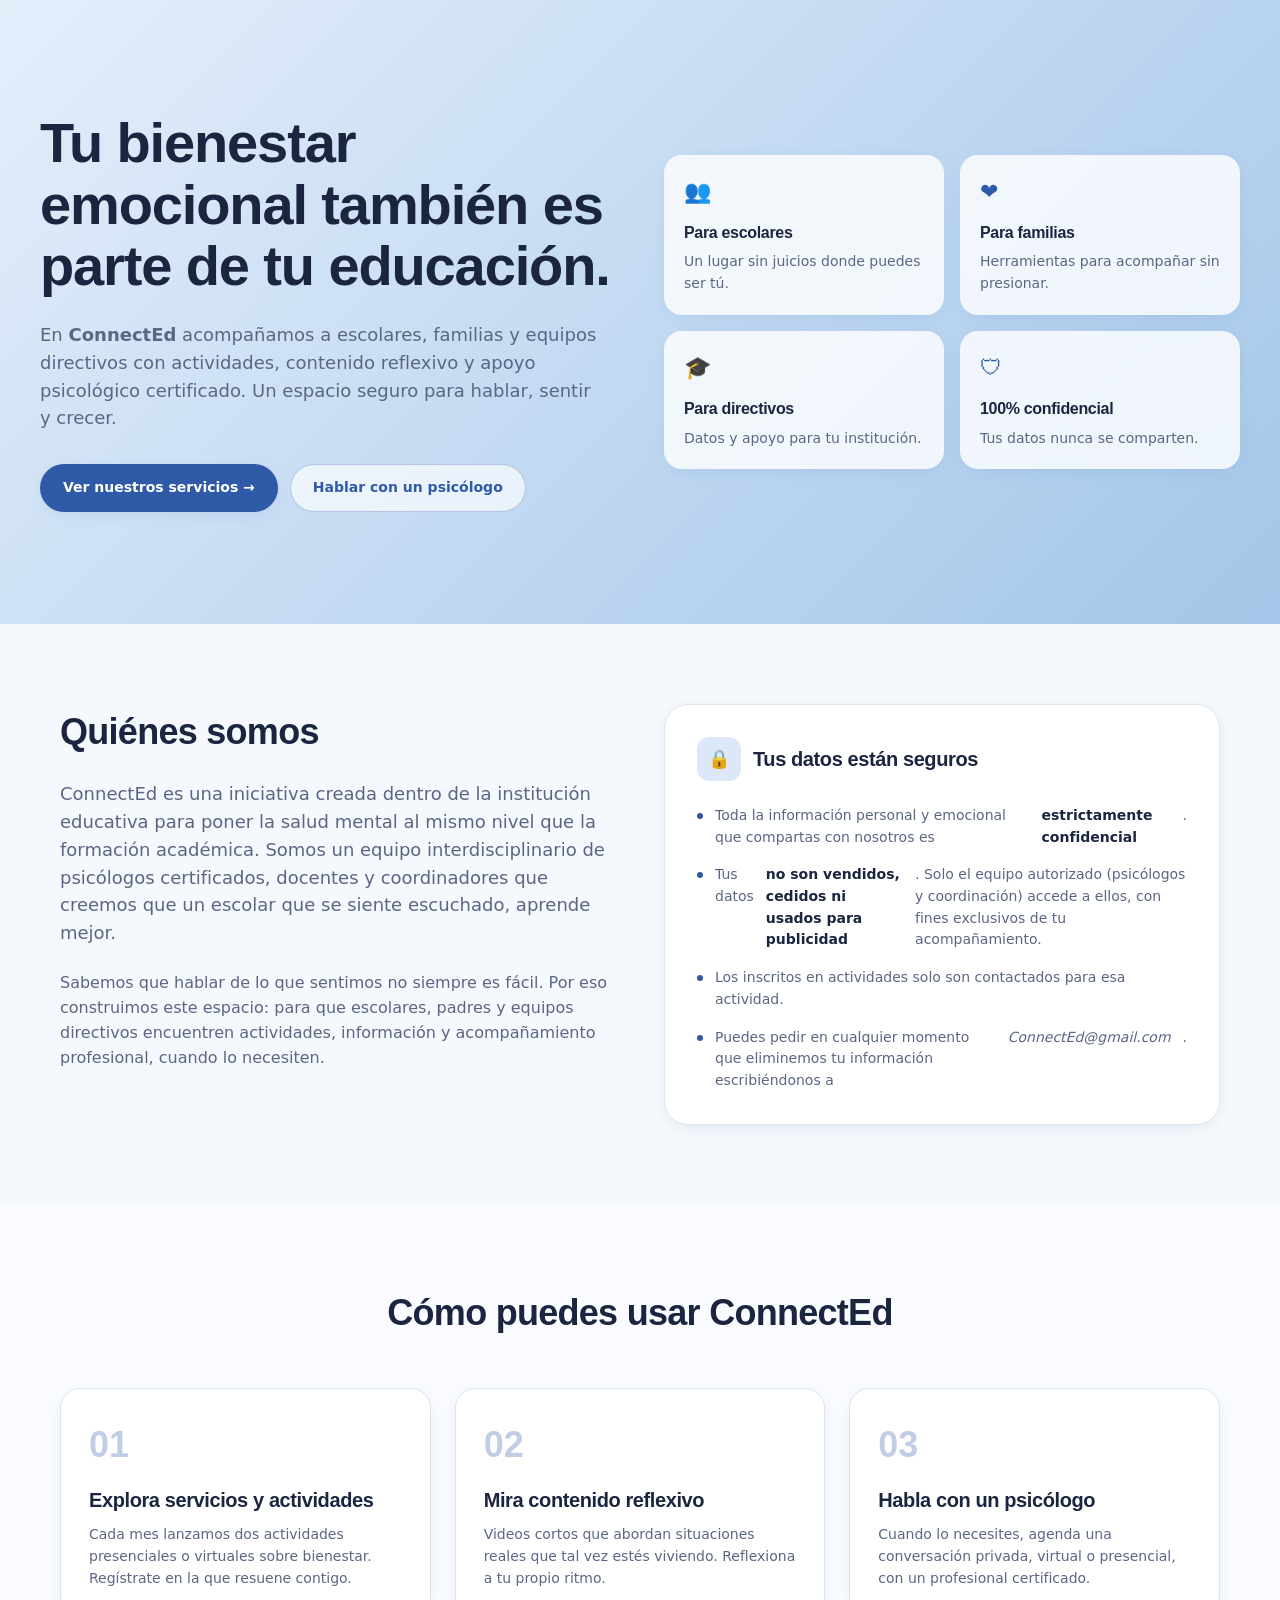
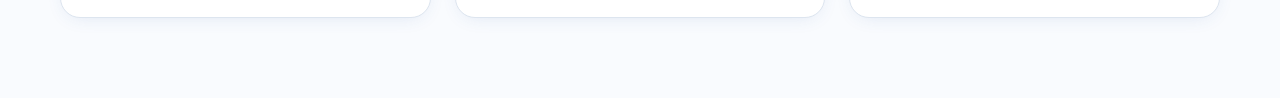
==== index.html @ c351b631 "Update index.html" ====
<!DOCTYPE html>
<html lang="es">
<head>
    <meta charset="utf-8" />
    <meta name="viewport" content="width=device-width, initial-scale=1" />
    <title>ConnectEd — Sobre nosotros</title>
    <meta name="description" content="Somos ConnectEd, un espacio de bienestar emocional para escolares, padres y equipos directivos. Confidencial, seguro y guiado por psicólogos certificados." />
    <link rel="stylesheet" href="styles.css" />
</head>
<body>
    <div id="site-header"></div>

    <main>
    <!-- Hero -->
        <section class="hero">
        <div class="container hero-grid">
            <div>
            <h1 class="h1">Tu bienestar emocional también es parte de tu educación.</h1>
            <p class="lead">
            En <strong>ConnectEd</strong> acompañamos a escolares, familias y equipos directivos
            con actividades, contenido reflexivo y apoyo psicológico certificado. Un espacio
            seguro para hablar, sentir y crecer.
            </p>
            <div class="cta-row">
                <a class="btn btn-primary" href="servicios.html">Ver nuestros servicios →</a>
                <a class="btn btn-outline" href="apoyo.html">Hablar con un psicólogo</a>
            </div>
            </div>
            <div class="cards-4">
            <div class="card-mini"><div class="ico">👥</div><h4>Para escolares</h4><p>Un lugar sin juicios donde puedes ser tú.</p></div>
            <div class="card-mini"><div class="ico">❤</div><h4>Para familias</h4><p>Herramientas para acompañar sin presionar.</p></div>
            <div class="card-mini"><div class="ico">🎓</div><h4>Para directivos</h4><p>Datos y apoyo para tu institución.</p></div>
            <div class="card-mini"><div class="ico">🛡</div><h4>100% confidencial</h4><p>Tus datos nunca se comparten.</p></div>
            </div>
        </div>
    </section>

    <!-- Quiénes somos -->
        <section class="section">
        <div class="container grid-2">
            <div>
            <h2 class="section-title">Quiénes somos</h2>
            <p class="section-lead">
            ConnectEd es una iniciativa creada dentro de la institución educativa para poner
            la salud mental al mismo nivel que la formación académica. Somos un equipo
            interdisciplinario de psicólogos certificados, docentes y coordinadores que
            creemos que un escolar que se siente escuchado, aprende mejor.
            </p>
            <p class="text-muted mt-6">
            Sabemos que hablar de lo que sentimos no siempre es fácil. Por eso construimos
            este espacio: para que escolares, padres y equipos directivos encuentren
            actividades, información y acompañamiento profesional, cuando lo necesiten.
            </p>
        </div>
        <div class="card">
            <div style="display:flex;align-items:center;gap:12px;">
                <span class="card-icon">🔒</span>
                <h3 style="font-size:20px;font-weight:600;">Tus datos están seguros</h3>
            </div>
            <ul class="list">
                <li>Toda la información personal y emocional que compartas con nosotros es <strong>estrictamente confidencial</strong>.</li>
                <li>Tus datos <strong>no son vendidos, cedidos ni usados para publicidad</strong>. Solo el equipo autorizado (psicólogos y coordinación) accede a ellos, con fines exclusivos de tu acompañamiento.</li>
                <li>Los inscritos en actividades solo son contactados para esa actividad.</li>
                <li>Puedes pedir en cualquier momento que eliminemos tu información escribiéndonos a <em>ConnectEd@gmail.com</em>.</li>
            </ul>
            </div>
        </div>
        </section>
    <!-- Cómo funciona -->
        <section class="section section-alt">
        <div class="container">
            <h2 class="section-title" style="text-align:center;">Cómo puedes usar ConnectEd</h2>
            <div class="steps">
            <div class="step">
                <div class="step-n">01</div>
                <h3>Explora servicios y actividades</h3>
                <p>Cada mes lanzamos dos actividades presenciales o virtuales sobre bienestar. Regístrate en la que resuene contigo.</p>
            </div>
            <div class="step">
                <div class="step-n">02</div>
                <h3>Mira contenido reflexivo</h3>
                <p>Videos cortos que abordan situaciones reales que tal vez estés viviendo. Reflexiona a tu propio ritmo.</p>
            </div>
            <div class="step">
                <div class="step-n">03</div>
                <h3>Habla con un psicólogo</h3>
                <p>Cuando lo necesites, agenda una conversación privada, virtual o presencial, con un profesional certificado.</p>
            </div>
            </div>
        </div>
        </section>
    </main>

    <div id="site-footer"></div>
    <div id="chat-widget"></div>
    <script src="partials.js"></script>
</body>
</html>
---- styles.css ----
/* ConnectEd — versión HTML estática
   Paleta y estilos sereno-confiables, equivalentes a la app React */
    :root {
      --bg: #f5f8fc;
      --surface: #ffffff;
      --surface-elevated: #f9fbfe;
      --foreground: #1b2540;
      --muted: #eef2f8;
      --muted-foreground: #5b6683;
      --border: #dde5ef;
      --primary: #2f5aa8;
      --primary-foreground: #ffffff;
      --primary-soft: #dce7f7;
      --accent: #93c5e6;
      --destructive: #d64545;
      --radius: 14px;
      --shadow-soft: 0 4px 20px -8px rgba(47, 90, 168, 0.18);
      --shadow-elevated: 0 20px 50px -20px rgba(30, 55, 110, 0.28);
      --gradient-hero: linear-gradient(135deg, #e5eefb 0%, #c6dcf3 45%, #a4c6e8 100%);
      --font-sans: "Inter", system-ui, -apple-system, Segoe UI, Roboto, sans-serif;
      --font-display: "Plus Jakarta Sans", "Inter", sans-serif;
  }
  
  * { box-sizing: border-box; }
  html { -webkit-font-smoothing: antialiased; }
  body {
    margin: 0;
    font-family: var(--font-sans);
    background: var(--bg);
    color: var(--foreground);
    line-height: 1.55;
  }
  h1, h2, h3, h4 { font-family: var(--font-display); letter-spacing: -0.02em; margin: 0; }
  a { color: inherit; text-decoration: none; }
  img { max-width: 100%; display: block; }
  
  .container { width: 100%; max-width: 1200px; margin: 0 auto; padding: 0 20px; }
  
  /* ---------- Header ---------- */
  .header {
    position: sticky; top: 0; z-index: 40;
    background: rgba(245, 248, 252, 0.9);
    backdrop-filter: blur(10px);
    border-bottom: 1px solid var(--border);
  }
  .header-inner {
    display: flex; align-items: center; justify-content: space-between;
    height: 64px; gap: 16px;
  }
  .brand { display: flex; align-items: center; gap: 10px; font-family: var(--font-display); font-weight: 700; font-size: 18px; }
  .brand-mark {
    width: 36px; height: 36px; border-radius: 12px;
    background: var(--primary); color: var(--primary-foreground);
    display: grid; place-items: center; font-size: 18px;
  }
  .nav { display: flex; gap: 4px; }
  .nav a {
    padding: 8px 14px; border-radius: 999px; font-size: 14px; font-weight: 500;
    color: var(--muted-foreground);
  }
  .nav a:hover { background: var(--primary-soft); color: var(--foreground); }
  .nav a.active { background: var(--primary-soft); color: var(--primary); }
  .menu-btn { display: none; }
  @media (max-width: 900px) {
    .nav { display: none; }
    .menu-btn {
      display: inline-grid; place-items: center;
      width: 40px; height: 40px; border-radius: 10px;
      border: 1px solid var(--border); background: transparent; cursor: pointer;
    }
    .nav.open {
      display: flex; flex-direction: column; gap: 0;
      position: absolute; left: 0; right: 0; top: 64px;
      background: var(--bg); border-bottom: 1px solid var(--border); padding: 8px 20px;
    }
    .nav.open a { padding: 12px; border-radius: 10px; }
  }
  
  /* ---------- Hero ---------- */
  .hero { background: var(--gradient-hero); overflow: hidden; }
  .hero-grid {
    display: grid; gap: 48px; padding: 80px 0;
    grid-template-columns: 1fr;
  }
  @media (min-width: 900px) { .hero-grid { grid-template-columns: 1fr 1fr; align-items: center; padding: 112px 0; } }
  .h1 { font-size: 40px; font-weight: 700; line-height: 1.1; text-wrap: balance; }
  @media (min-width: 900px) { .h1 { font-size: 56px; } }
  .lead { font-size: 18px; color: var(--muted-foreground); max-width: 560px; margin-top: 24px; }
  
  .cta-row { display: flex; flex-wrap: wrap; gap: 12px; margin-top: 32px; }
  .btn {
    display: inline-flex; align-items: center; gap: 8px;
    padding: 12px 22px; border-radius: 999px; font-weight: 600; font-size: 14px;
    border: 1px solid transparent; cursor: pointer;
  }
  .btn-primary { background: var(--primary); color: var(--primary-foreground); box-shadow: var(--shadow-soft); }
  .btn-primary:hover { opacity: .95; }
  .btn-outline { background: rgba(255,255,255,.65); color: var(--primary); border-color: rgba(47,90,168,.3); backdrop-filter: blur(6px); }
  .btn-outline:hover { background: #fff; }
  
  .cards-4 { display: grid; gap: 16px; grid-template-columns: 1fr 1fr; }
  .card-mini {
    background: rgba(255,255,255,.8);
    border-radius: 18px; padding: 20px; box-shadow: var(--shadow-soft);
    backdrop-filter: blur(6px);
  }
  .card-mini .ico { color: var(--primary); font-size: 22px; }
  .card-mini h4 { margin-top: 12px; font-size: 16px; font-weight: 600; }
  .card-mini p { margin: 6px 0 0; font-size: 14px; color: var(--muted-foreground); }
  
  /* ---------- Sections ---------- */
  .section { padding: 80px 0; }
  .section-alt { background: var(--surface-elevated); }
  .section-title { font-size: 30px; font-weight: 700; }
  @media (min-width: 900px) { .section-title { font-size: 36px; } }
  .section-lead { color: var(--muted-foreground); font-size: 18px; margin-top: 20px; max-width: 640px; }
  
  .grid-2 { display: grid; gap: 48px; }
  @media (min-width: 900px) { .grid-2 { grid-template-columns: 1fr 1fr; align-items: start; } }
  
  .card {
    background: var(--surface); border: 1px solid var(--border);
    border-radius: 24px; padding: 32px; box-shadow: var(--shadow-soft);
  }
  .card-icon {
    width: 44px; height: 44px; border-radius: 12px;
    background: var(--primary-soft); color: var(--primary);
    display: grid; place-items: center; font-size: 18px;
  }
  .list { list-style: none; padding: 0; margin: 24px 0 0; display: grid; gap: 16px; font-size: 14px; color: var(--muted-foreground); }
  .list li { display: flex; gap: 12px; }
  .list li::before {
    content: ""; width: 6px; height: 6px; border-radius: 50%; background: var(--primary); margin-top: 8px; flex-shrink: 0;
  }
  .list strong { color: var(--foreground); }
  
  /* Steps */
  .steps { display: grid; gap: 24px; margin-top: 48px; }
  @media (min-width: 900px) { .steps { grid-template-columns: repeat(3, 1fr); } }
  .step { background: var(--surface); border: 1px solid var(--border); border-radius: 20px; padding: 28px; box-shadow: var(--shadow-soft); }
  .step-n { font-family: var(--font-display); font-size: 36px; font-weight: 700; color: rgba(47,90,168,.3); }
  .step h3 { margin-top: 12px; font-size: 20px; font-weight: 600; }
  .step p { margin: 8px 0 0; color: var(--muted-foreground); font-size: 14px; }
  
  /* Chip / pill */
  .chip {
    display: inline-flex; align-items: center; gap: 8px;
    background: var(--primary-soft); color: var(--primary);
    border-radius: 999px; padding: 6px 14px; font-size: 12px; font-weight: 600;
  }
  
  /* Service grid */
  .services-grid { display: grid; gap: 24px; margin-top: 56px; }
  @media (min-width: 900px) { .services-grid { grid-template-columns: 1fr 1fr; } }
  .service {
    background: var(--surface); border: 1px solid var(--border);
    border-radius: 24px; padding: 32px; box-shadow: var(--shadow-soft);
    transition: box-shadow .2s;
  }
  .service:hover { box-shadow: var(--shadow-elevated); }
  .service .ico-lg {
    width: 48px; height: 48px; border-radius: 16px;
    background: var(--primary); color: var(--primary-foreground);
    display: grid; place-items: center; font-size: 22px;
  }
  .service h2 { margin-top: 20px; font-size: 22px; font-weight: 600; }
  .service p { color: var(--muted-foreground); margin-top: 12px; }
  .link-arrow { display: inline-flex; align-items: center; gap: 8px; color: var(--primary); font-weight: 600; font-size: 14px; margin-top: 24px; }
  
  /* Activity / content cards */
  .activity, .content-card, .psy-card {
    background: var(--surface); border: 1px solid var(--border);
    border-radius: 24px; overflow: hidden; box-shadow: var(--shadow-soft);
  }
  .activity-cover { height: 160px; background: var(--gradient-hero); }
  .activity-body, .content-body, .psy-body { padding: 28px; }
  .meta { display: flex; flex-wrap: wrap; gap: 8px 20px; margin-top: 16px; font-size: 14px; color: var(--muted-foreground); }
  .meta .pill { background: var(--primary-soft); color: var(--primary); border-radius: 999px; padding: 4px 12px; font-size: 12px; font-weight: 500; }
  .grid-cards { display: grid; gap: 32px; margin-top: 56px; }
  @media (min-width: 900px) { .grid-cards { grid-template-columns: 1fr 1fr; } }
  @media (min-width: 1100px) { .grid-cards.grid-3 { grid-template-columns: repeat(3, 1fr); } }
  
  /* Forms */
  .form { display: grid; gap: 16px; }
  .form label { display: block; }
  .form label > span { display: block; font-size: 14px; font-weight: 500; margin-bottom: 6px; }
  .form input, .form select, .form textarea {
    width: 100%; border: 1px solid var(--border); background: var(--bg);
    border-radius: 10px; padding: 10px 12px; font: inherit; color: inherit;
    outline: none;
  }
  .form input:focus, .form select:focus, .form textarea:focus { border-color: var(--primary); }
  .form .row-2 { display: grid; gap: 16px; grid-template-columns: 1fr 1fr; }
  .form-note {
    background: rgba(220, 231, 247, .5);
    border-radius: 10px; padding: 12px; font-size: 12px; color: var(--muted-foreground);
  }
  
  /* Modal */
  .modal-backdrop {
    position: fixed; inset: 0; background: rgba(27,37,64,.5);
    backdrop-filter: blur(4px); display: none; place-items: center; z-index: 60; padding: 16px;
  }
  .modal-backdrop.open { display: grid; }
  .modal {
    width: 100%; max-width: 520px; max-height: 92vh; overflow-y: auto;
    background: var(--surface); border-radius: 24px; box-shadow: var(--shadow-elevated);
  }
  .modal-header {
    display: flex; align-items: flex-start; justify-content: space-between;
    padding: 24px; border-bottom: 1px solid var(--border);
  }
  .modal-header .kicker { font-size: 12px; font-weight: 600; text-transform: uppercase; color: var(--primary); letter-spacing: .05em; }
  .modal-header h3 { margin-top: 6px; font-size: 20px; font-weight: 600; }
  .modal-close { background: transparent; border: 0; cursor: pointer; font-size: 20px; padding: 4px 8px; border-radius: 8px; }
  .modal-close:hover { background: var(--muted); }
  .modal form { padding: 24px; }
  
  /* Chat widget */
  .chat-fab {
    position: fixed; bottom: 24px; right: 24px; z-index: 50;
    background: var(--primary); color: var(--primary-foreground);
    border: 0; border-radius: 999px; padding: 14px 20px; font-weight: 600;
    box-shadow: var(--shadow-elevated); cursor: pointer;
    display: inline-flex; align-items: center; gap: 8px;
  }
  .chat-panel {
    position: fixed; bottom: 90px; right: 24px; z-index: 50;
    width: 340px; max-width: calc(100vw - 32px); height: 480px; max-height: 70vh;
    background: var(--surface); border: 1px solid var(--border); border-radius: 20px;
    box-shadow: var(--shadow-elevated); display: none; flex-direction: column; overflow: hidden;
  }
  .chat-panel.open { display: flex; }
  .chat-header { padding: 16px; border-bottom: 1px solid var(--border); font-weight: 600; }
  .chat-body { flex: 1; overflow-y: auto; padding: 16px; font-size: 14px; display: grid; gap: 10px; }
  .chat-msg { padding: 10px 14px; border-radius: 14px; max-width: 85%; }
  .chat-msg.bot { background: var(--muted); color: var(--foreground); justify-self: start; }
  .chat-msg.user { background: var(--primary); color: var(--primary-foreground); justify-self: end; }
  .chat-input { border-top: 1px solid var(--border); padding: 12px; display: flex; gap: 8px; }
  .chat-input input { flex: 1; border: 1px solid var(--border); border-radius: 999px; padding: 8px 14px; font: inherit; outline: none; }
  .chat-input input:focus { border-color: var(--primary); }
  .chat-input button { background: var(--primary); color: var(--primary-foreground); border: 0; border-radius: 999px; padding: 8px 16px; cursor: pointer; }
  
  /* Footer */
  .footer { margin-top: 96px; border-top: 1px solid var(--border); background: var(--surface-elevated); }
  .footer-grid { display: grid; gap: 40px; padding: 56px 0; grid-template-columns: 1fr; }
  @media (min-width: 900px) { .footer-grid { grid-template-columns: 2fr 1fr 1fr; } }
  .footer h3 { font-size: 14px; font-weight: 600; }
  .footer ul { list-style: none; padding: 0; margin: 16px 0 0; display: grid; gap: 8px; font-size: 14px; color: var(--muted-foreground); }
  .footer ul a:hover { color: var(--primary); }
  .footer-note { border-top: 1px solid var(--border); }
  .footer-note .container { padding: 20px; display: flex; flex-wrap: wrap; justify-content: space-between; font-size: 12px; color: var(--muted-foreground); gap: 8px; }
  
  .badge-row { display: flex; flex-wrap: wrap; gap: 12px; margin-top: 24px; font-size: 14px; color: var(--muted-foreground); }
  .badge {
    display: inline-flex; align-items: center; gap: 6px;
    border: 1px solid var(--border); background: var(--surface);
    border-radius: 999px; padding: 4px 12px; font-size: 12px; font-weight: 500;
  }
  
  .text-primary { color: var(--primary); }
  .text-muted { color: var(--muted-foreground); }
  .mt-4 { margin-top: 16px; } .mt-6 { margin-top: 24px; } .mt-8 { margin-top: 32px; }
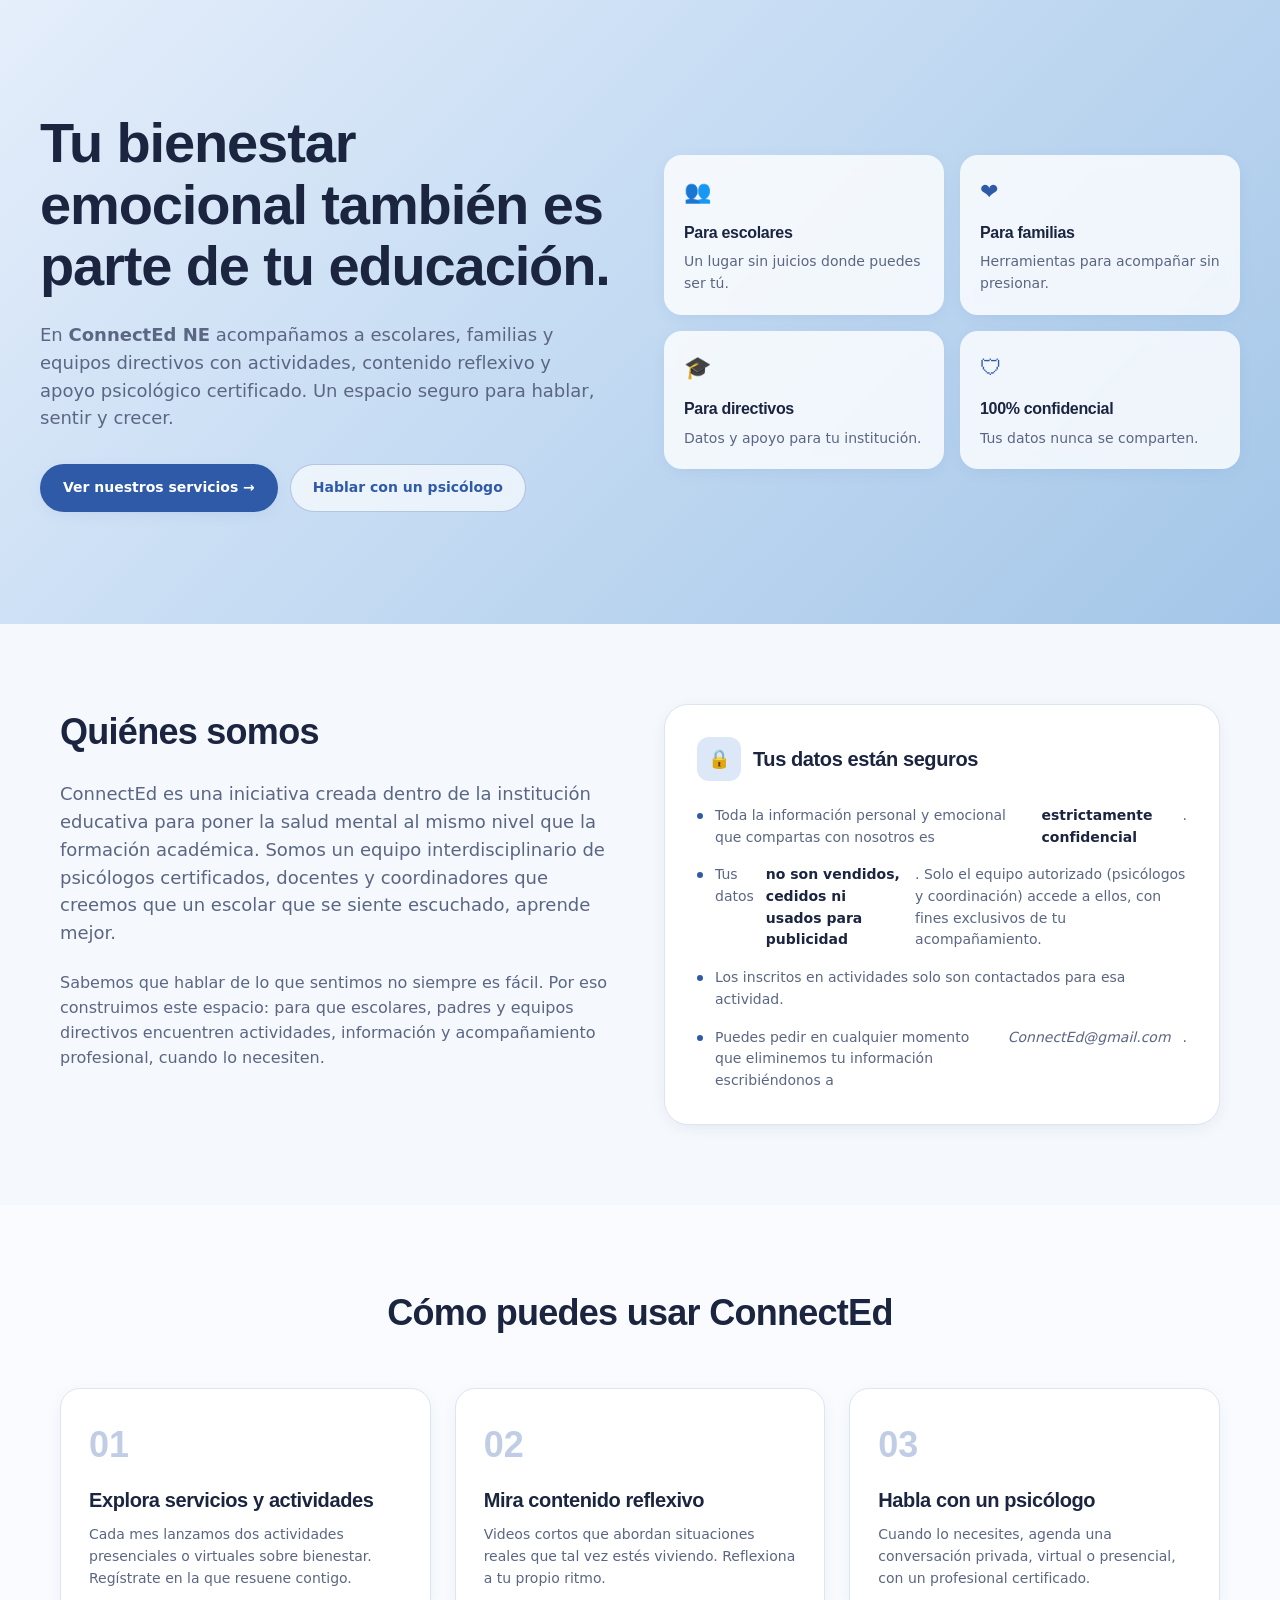
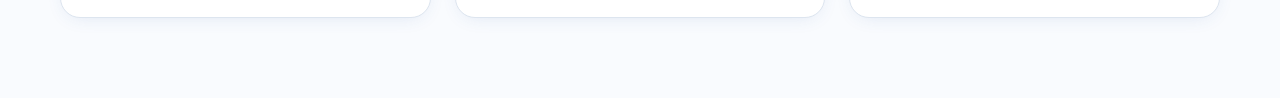
==== commit 61fefe90: "Update index.html" ====
--- a/index.html
+++ b/index.html
@@ -3,8 +3,8 @@
 <head>
     <meta charset="utf-8" />
     <meta name="viewport" content="width=device-width, initial-scale=1" />
-    <title>ConnectEd — Sobre nosotros</title>
-    <meta name="description" content="Somos ConnectEd, un espacio de bienestar emocional para escolares, padres y equipos directivos. Confidencial, seguro y guiado por psicólogos certificados." />
+    <title>ConnectEd NE — Sobre nosotros</title>
+    <meta name="description" content="Somos ConnectEd NE, un espacio de bienestar emocional para escolares, padres y equipos directivos. Confidencial, seguro y guiado por psicólogos certificados." />
     <link rel="stylesheet" href="styles.css" />
 </head>
 <body>
@@ -17,7 +17,7 @@
             <div>
             <h1 class="h1">Tu bienestar emocional también es parte de tu educación.</h1>
             <p class="lead">
-            En <strong>ConnectEd</strong> acompañamos a escolares, familias y equipos directivos
+            En <strong>ConnectEd NE</strong> acompañamos a escolares, familias y equipos directivos
             con actividades, contenido reflexivo y apoyo psicológico certificado. Un espacio
             seguro para hablar, sentir y crecer.
             </p>
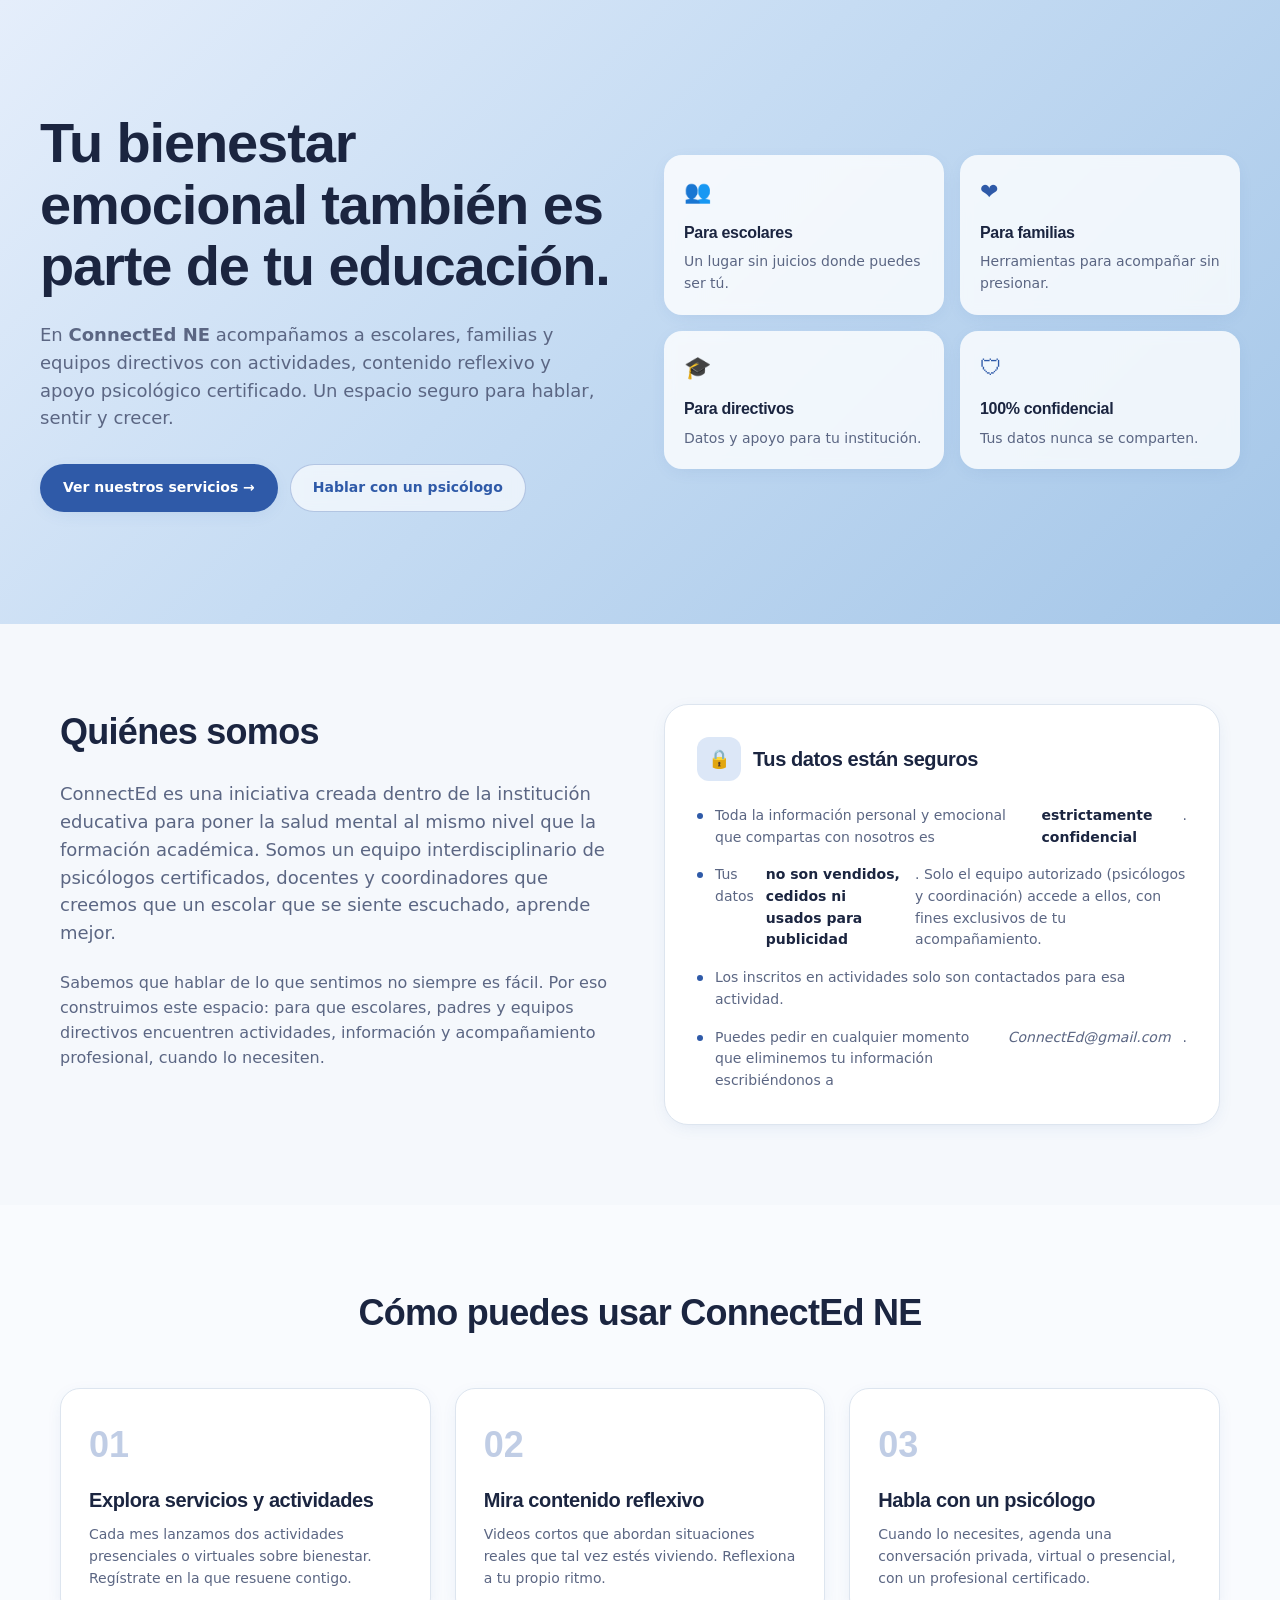
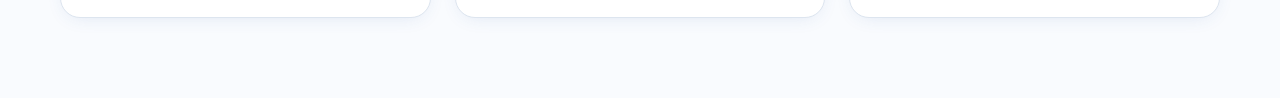
==== commit 187f3667: "Update index.html" ====
--- a/index.html
+++ b/index.html
@@ -69,7 +69,7 @@
     <!-- Cómo funciona -->
         <section class="section section-alt">
         <div class="container">
-            <h2 class="section-title" style="text-align:center;">Cómo puedes usar ConnectEd</h2>
+            <h2 class="section-title" style="text-align:center;">Cómo puedes usar ConnectEd NE</h2>
             <div class="steps">
             <div class="step">
                 <div class="step-n">01</div>
